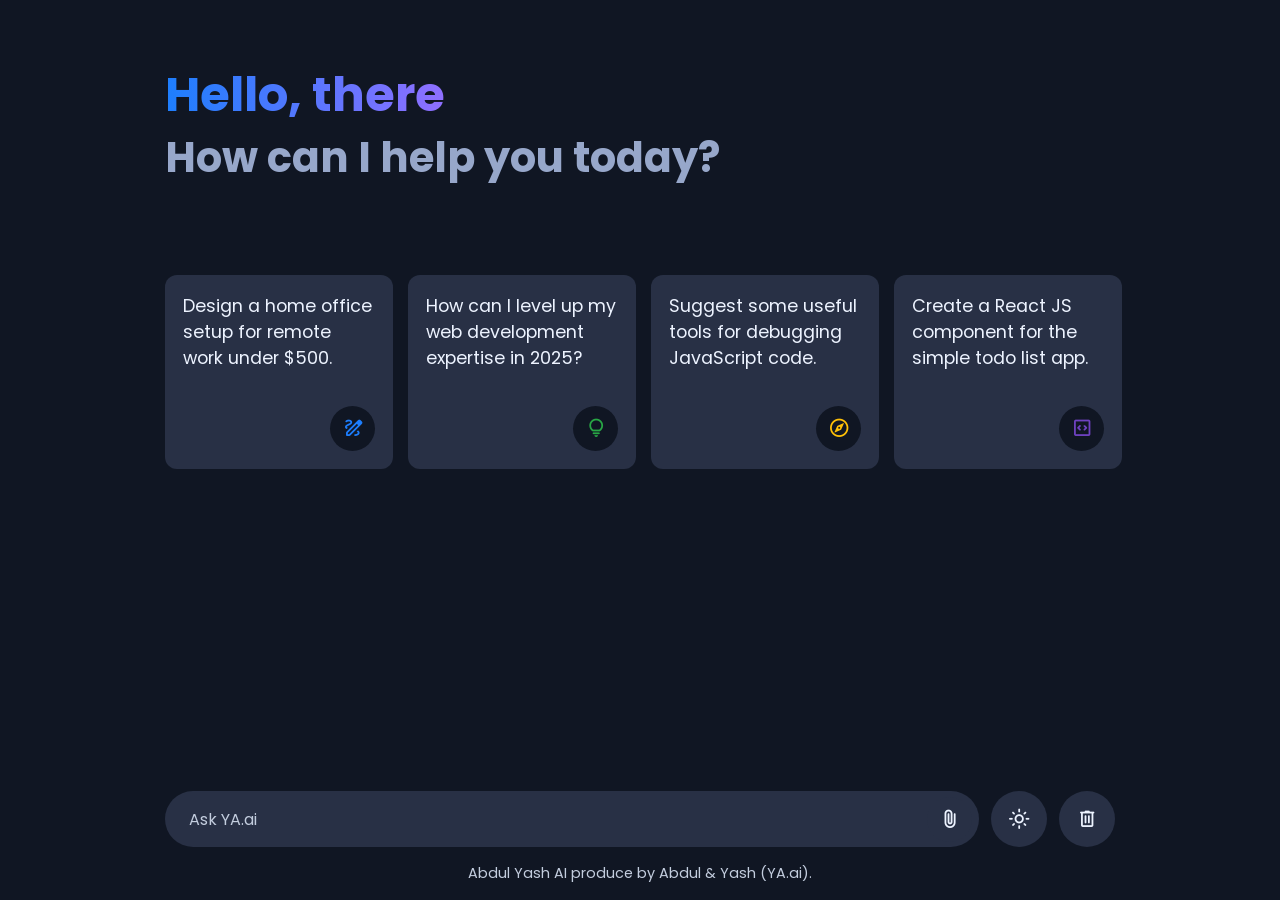
==== abdul&yash/index.html @ fc50e5da "Initial commit" ====
<!DOCTYPE html>
<html lang="en">
  <head>
    <meta charset="UTF-8" />
    <meta name="viewport" content="width=device-width, initial-scale=1.0" />
    <title>AbdulYash.ai</title>
    <!-- Linking Google Fonts For Icons -->
    <link rel="stylesheet" href="https://fonts.googleapis.com/css2?family=Material+Symbols+Rounded:opsz,wght,FILL,GRAD@32,400,0,0" />
    <link rel="stylesheet" href="styles.css" />
  </head>
  <body>
    <div class="container">
      <!-- App Header -->
      <header class="app-header">
        
        <h1 class="heading">Hello, there</h1>
        <h4 class="sub-heading">How can I help you today?</h4>
      </header>
      <!-- Suggestions List -->
      <ul class="suggestions">
        
        <li class="suggestions-item">
          <p class="text">Design a home office setup for remote work under $500.</p>
          <span class="icon material-symbols-rounded">draw</span>
        </li>
        <li class="suggestions-item">
          <p class="text">How can I level up my web development expertise in 2025?</p>
          <span class="icon material-symbols-rounded">lightbulb</span>
        </li>
        
        <li class="suggestions-item">
          <p class="text">Suggest some useful tools for debugging JavaScript code.</p>
          <span class="icon material-symbols-rounded">explore</span>
        </li>
        <li class="suggestions-item">
          <p class="text">Create a React JS component for the simple todo list app.</p>
          <span class="icon material-symbols-rounded">code_blocks</span>
        </li>
      </ul>
      <!-- Chats -->
      <div class="chats-container"></div>
      <!-- Prompt Input -->
      <div class="prompt-container">
        <div class="prompt-wrapper">
          <form action="#" class="prompt-form">
            <input type="text" placeholder="Ask YA.ai" class="prompt-input" required />
            <div class="prompt-actions">
              <!-- File Upload Wrapper -->
              <div class="file-upload-wrapper">
                <img src="#" class="file-preview" />
                <input id="file-input" type="file" accept="image/*, .pdf, .txt, .csv" hidden />
                <button type="button" class="file-icon material-symbols-rounded">description</button>
                <button id="cancel-file-btn" type="button" class="material-symbols-rounded">close</button>
                <button id="add-file-btn" type="button" class="material-symbols-rounded">attach_file</button>
              </div>
              <!-- Send Prompt and Stop Response Buttons -->
              <button id="stop-response-btn" type="button" class="material-symbols-rounded">stop_circle</button>
              <button id="send-prompt-btn" class="material-symbols-rounded">arrow_upward</button>
            </div>
          </form>
          <!-- Theme and Delete Chats Buttons -->
          <button id="theme-toggle-btn" class="material-symbols-rounded">light_mode</button>
          <button id="delete-chats-btn" class="material-symbols-rounded">delete</button>
        </div>
        <p class="disclaimer-text">Abdul Yash AI produce by Abdul & Yash (YA.ai).</p>
      </div>
    </div>
    <script src="script.js"></script>
  </body>
</html>
---- abdul&yash/styles.css ----
/* Import Google Font - Poppins */
@import url("https://fonts.googleapis.com/css2?family=Poppins:wght@400;500;600&display=swap");
* {
  margin: 0;
  padding: 0;
  box-sizing: border-box;
  font-family: "Poppins", sans-serif;
}
:root {
  /* Dark theme colors */
  --text-color: #edf3ff;
  --subheading-color: #97a7ca;
  --placeholder-color: #c3cdde;
  --primary-color: #101623;
  --secondary-color: #283045;
  --secondary-hover-color: #333e58;
  --scrollbar-color: #626a7f;
}
body.light-theme {
  /* Light theme colors */
  --text-color: #090c13;
  --subheading-color: #7b8cae;
  --placeholder-color: #606982;
  --primary-color: #f3f7ff;
  --secondary-color: #dce6f9;
  --secondary-hover-color: #d2ddf2;
  --scrollbar-color: #a2aac2;
}
body {
  color: var(--text-color);
  background: var(--primary-color);
}
.container {
  overflow-y: auto;
  padding: 32px 0 60px;
  height: calc(100vh - 127px);
  scrollbar-color: var(--scrollbar-color) transparent;
}
.container :where(.app-header, .suggestions, .message, .prompt-wrapper) {
  position: relative;
  margin: 0 auto;
  width: 100%;
  padding: 0 20px;
  max-width: 990px;
}
.container .app-header {
  margin-top: 3vh;
}

.app-header .heading {
  width: fit-content;
  font-size: 3rem;
  background: linear-gradient(to right, #1d7efd, #8f6fff);
  -webkit-background-clip: text;
  -webkit-text-fill-color: transparent;
}
.app-header .sub-heading {
  font-size: 2.6rem;
  margin-top: -5px;
  color: var(--subheading-color);
}
.container .suggestions {
  width: 100%;
  list-style: none;
  display: flex;
  gap: 15px;
  margin-top: 9.5vh;
  overflow-x: auto;
  scroll-snap-type: x mandatory;
  scrollbar-width: none;
}
body.chats-active .container :where(.app-header, .suggestions) {
  display: none;
}
.suggestions .suggestions-item {
  cursor: pointer;
  padding: 18px;
  width: 228px;
  flex-shrink: 0;
  display: flex;
  scroll-snap-align: center;
  flex-direction: column;
  align-items: flex-end;
  border-radius: 12px;
  justify-content: space-between;
  background: var(--secondary-color);
  transition: 0.3s ease;
}
.suggestions .suggestions-item:hover {
  background: var(--secondary-hover-color);
}
.suggestions .suggestions-item .text {
  font-size: 1.1rem;
}
.suggestions .suggestions-item .icon {
  width: 45px;
  height: 45px;
  display: flex;
  font-size: 1.4rem;
  margin-top: 35px;
  align-self: flex-end;
  align-items: center;
  border-radius: 50%;
  justify-content: center;
  color: #1d7efd;
  background: var(--primary-color);
}
.suggestions .suggestions-item:nth-child(2) .icon {
  color: #28a745;
}
.suggestions .suggestions-item:nth-child(3) .icon {
  color: #ffc107;
}
.suggestions .suggestions-item:nth-child(4) .icon {
  color: #6f42c1;
}
.container .chats-container {
  display: flex;
  gap: 20px;
  flex-direction: column;
}
.chats-container .message {
  display: flex;
  gap: 11px;
  align-items: center;
}
.chats-container .message .avatar {
  width: 43px;
  height: 43px;
  flex-shrink: 0;
  align-self: flex-start;
  border-radius: 50%;
  /* padding: 3px; */
  /* margin-right: -7px; */
  /* background: var(--secondary-color); */
  /* border: 1px solid var(--secondary-hover-color); */
}
.chats-container .message.loading .avatar {
  animation: rotate 2s linear infinite;
}
@keyframes rotate {
  100% {
    transform: rotate(360deg);
  }
}
.chats-container .message .message-text {
  padding: 3px 16px;
  word-wrap: break-word;
  white-space: pre-line;
}
.chats-container .bot-message {
  margin: 9px auto;
}
.chats-container .user-message {
  flex-direction: column;
  align-items: flex-end;
}
.chats-container .user-message .message-text {
  padding: 12px 16px;
  max-width: 75%;
  background: var(--secondary-color);
  border-radius: 13px 13px 3px 13px;
}
.chats-container .user-message .img-attachment {
  margin-top: -7px;
  width: 50%;
  border-radius: 13px 3px 13px 13px;
}
.chats-container .user-message .file-attachment {
  display: flex;
  gap: 6px;
  align-items: center;
  padding: 10px;
  margin-top: -7px;
  border-radius: 13px 3px 13px 13px;
  background: var(--secondary-color);
}
.chats-container .user-message .file-attachment span {
  color: #1d7efd;
}
.container .prompt-container {
  position: fixed;
  width: 100%;
  left: 0;
  bottom: 0;
  padding: 16px 0;
  background: var(--primary-color);
}
.prompt-container :where(.prompt-wrapper, .prompt-form, .prompt-actions) {
  display: flex;
  gap: 12px;
  height: 56px;
  align-items: center;
}
.prompt-container .prompt-form {
  height: 100%;
  width: 100%;
  border-radius: 130px;
  background: var(--secondary-color);
}
.prompt-form .prompt-input {
  width: 100%;
  height: 100%;
  background: none;
  outline: none;
  border: none;
  font-size: 1rem;
  color: var(--text-color);
  padding-left: 24px;
}
.prompt-form .prompt-input::placeholder {
  color: var(--placeholder-color);
}
.prompt-wrapper button {
  width: 56px;
  height: 100%;
  flex-shrink: 0;
  cursor: pointer;
  border-radius: 50%;
  font-size: 1.4rem;
  border: none;
  color: var(--text-color);
  background: var(--secondary-color);
  transition: 0.3s ease;
}
.prompt-wrapper :is(button:hover, #cancel-file-btn, .file-icon) {
  background: var(--secondary-hover-color);
}
.prompt-form .prompt-actions {
  gap: 5px;
  margin-right: 7px;
}
.prompt-wrapper .prompt-form :where(.file-upload-wrapper, button, img) {
  position: relative;
  height: 45px;
  width: 45px;
}
.prompt-form .prompt-actions #send-prompt-btn {
  color: #fff;
  display: none;
  background: #1d7efd;
}
.prompt-form .prompt-input:valid~.prompt-actions #send-prompt-btn {
  display: block;
}
.prompt-form #send-prompt-btn:hover {
  background: #0264e3;
}
.prompt-form .file-upload-wrapper :where(button, img) {
  display: none;
  border-radius: 50%;
  object-fit: cover;
  position: absolute;
}
.prompt-form .file-upload-wrapper.active #add-file-btn {
  display: none;
}
.prompt-form .file-upload-wrapper #add-file-btn,
.prompt-form .file-upload-wrapper.active.img-attached img,
.prompt-form .file-upload-wrapper.active.file-attached .file-icon,
.prompt-form .file-upload-wrapper.active:hover #cancel-file-btn {
  display: block;
}
.prompt-form :is(#stop-response-btn:hover, #cancel-file-btn) {
  color: #d62939;
}
.prompt-wrapper .prompt-form .file-icon {
  color: #1d7efd;
}
.prompt-form #stop-response-btn,
body.bot-responding .prompt-form .file-upload-wrapper {
  display: none;
}
body.bot-responding .prompt-form #stop-response-btn {
  display: block;
}
.prompt-container .disclaimer-text {
  font-size: 0.9rem;
  text-align: center;
  padding: 16px 20px 0;
  color: var(--placeholder-color);
}
/* Responsive media query code for small screens */
@media (max-width: 768px) {
  .container {
    padding: 20px 0 100px;
  }
  .app-header :is(.heading, .sub-heading) {
    font-size: 2rem;
    line-height: 1.4;
  }
  .app-header .sub-heading {
    font-size: 1.7rem;
  }
  .container .chats-container {
    gap: 15px;
  }
  .chats-container .bot-message {
    margin: 4px auto;
  }
  .prompt-container :where(.prompt-wrapper, .prompt-form, .prompt-actions) {
    gap: 8px;
    height: 53px;
  }
  .prompt-container button {
    width: 53px;
  }
  .prompt-form :is(.file-upload-wrapper, button, img) {
    height: 42px;
    width: 42px;
  }
  .prompt-form .prompt-input {
    padding-left: 20px;
  }
  .prompt-form .file-upload-wrapper.active #cancel-file-btn {
    opacity: 0;
  }
  .prompt-wrapper.hide-controls :where(#theme-toggle-btn, #delete-chats-btn) {
    display: none;
  }
}
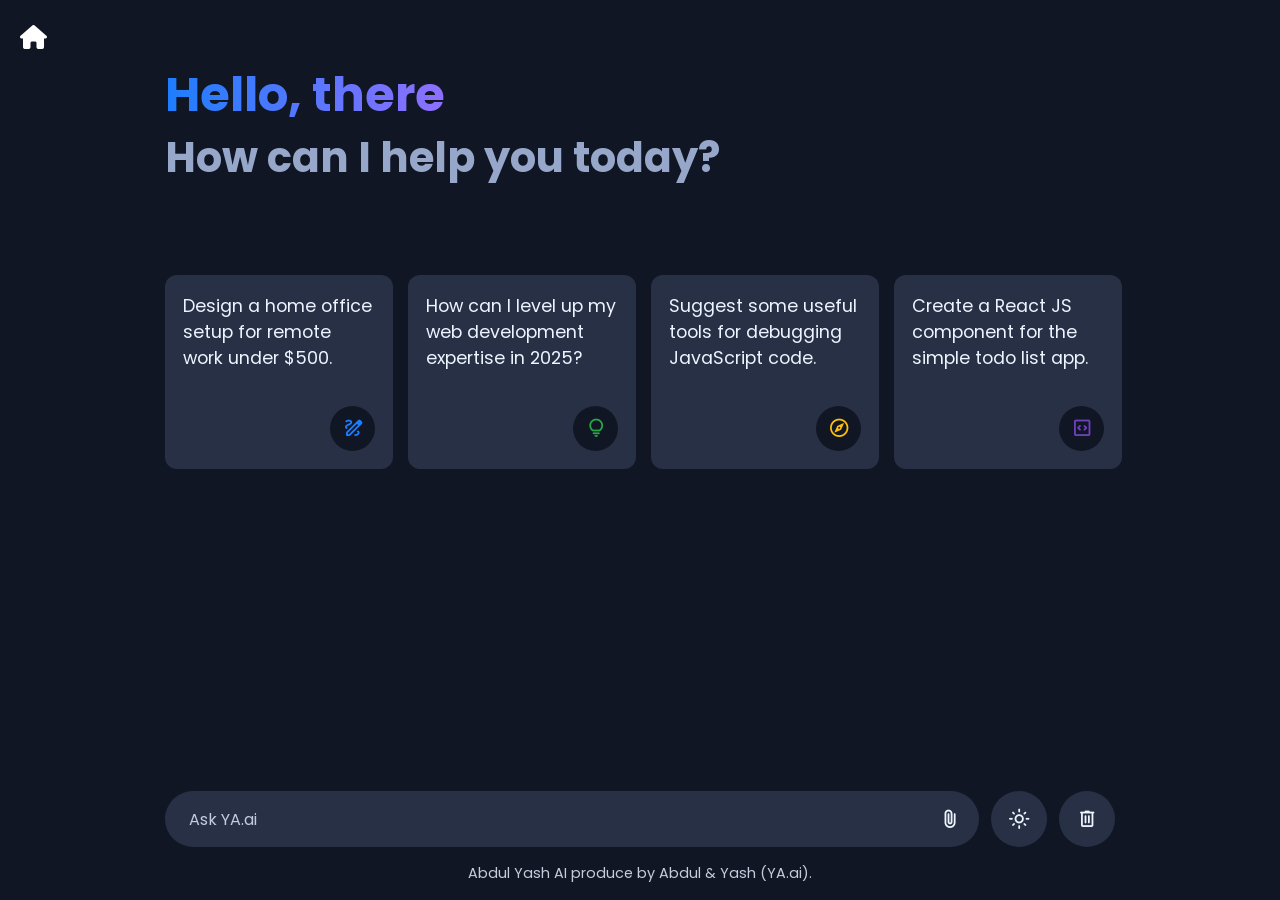
==== commit 7ebf971a: "feat: Add unified glassmorphism landing page" ====
--- a/abdul&yash/index.html
+++ b/abdul&yash/index.html
@@ -1,70 +1,79 @@
 <!DOCTYPE html>
 <html lang="en">
-  <head>
-    <meta charset="UTF-8" />
-    <meta name="viewport" content="width=device-width, initial-scale=1.0" />
-    <title>AbdulYash.ai</title>
-    <!-- Linking Google Fonts For Icons -->
-    <link rel="stylesheet" href="https://fonts.googleapis.com/css2?family=Material+Symbols+Rounded:opsz,wght,FILL,GRAD@32,400,0,0" />
-    <link rel="stylesheet" href="styles.css" />
-  </head>
-  <body>
-    <div class="container">
-      <!-- App Header -->
-      <header class="app-header">
-        
-        <h1 class="heading">Hello, there</h1>
-        <h4 class="sub-heading">How can I help you today?</h4>
-      </header>
-      <!-- Suggestions List -->
-      <ul class="suggestions">
-        
-        <li class="suggestions-item">
-          <p class="text">Design a home office setup for remote work under $500.</p>
-          <span class="icon material-symbols-rounded">draw</span>
-        </li>
-        <li class="suggestions-item">
-          <p class="text">How can I level up my web development expertise in 2025?</p>
-          <span class="icon material-symbols-rounded">lightbulb</span>
-        </li>
-        
-        <li class="suggestions-item">
-          <p class="text">Suggest some useful tools for debugging JavaScript code.</p>
-          <span class="icon material-symbols-rounded">explore</span>
-        </li>
-        <li class="suggestions-item">
-          <p class="text">Create a React JS component for the simple todo list app.</p>
-          <span class="icon material-symbols-rounded">code_blocks</span>
-        </li>
-      </ul>
-      <!-- Chats -->
-      <div class="chats-container"></div>
-      <!-- Prompt Input -->
-      <div class="prompt-container">
-        <div class="prompt-wrapper">
-          <form action="#" class="prompt-form">
-            <input type="text" placeholder="Ask YA.ai" class="prompt-input" required />
-            <div class="prompt-actions">
-              <!-- File Upload Wrapper -->
-              <div class="file-upload-wrapper">
-                <img src="#" class="file-preview" />
-                <input id="file-input" type="file" accept="image/*, .pdf, .txt, .csv" hidden />
-                <button type="button" class="file-icon material-symbols-rounded">description</button>
-                <button id="cancel-file-btn" type="button" class="material-symbols-rounded">close</button>
-                <button id="add-file-btn" type="button" class="material-symbols-rounded">attach_file</button>
-              </div>
-              <!-- Send Prompt and Stop Response Buttons -->
-              <button id="stop-response-btn" type="button" class="material-symbols-rounded">stop_circle</button>
-              <button id="send-prompt-btn" class="material-symbols-rounded">arrow_upward</button>
+
+<head>
+  <meta charset="UTF-8" />
+  <meta name="viewport" content="width=device-width, initial-scale=1.0" />
+  <title>AbdulYash.ai</title>
+  <!-- Linking Google Fonts For Icons -->
+  <link rel="stylesheet"
+    href="https://fonts.googleapis.com/css2?family=Material+Symbols+Rounded:opsz,wght,FILL,GRAD@32,400,0,0" />
+  <link rel="stylesheet" href="styles.css" />
+  <script src="../javascript/config.js"></script>
+  <link rel="stylesheet" href="https://cdnjs.cloudflare.com/ajax/libs/font-awesome/6.4.0/css/all.min.css">
+</head>
+
+<body>
+  <a href="../index.html"
+    style="position:absolute; top:20px; left:20px; color:white; font-size:1.5rem; text-decoration:none; z-index:1000;"><i
+      class="fa-solid fa-house"></i></a>
+  <div class="container">
+    <!-- App Header -->
+    <header class="app-header">
+
+      <h1 class="heading">Hello, there</h1>
+      <h4 class="sub-heading">How can I help you today?</h4>
+    </header>
+    <!-- Suggestions List -->
+    <ul class="suggestions">
+
+      <li class="suggestions-item">
+        <p class="text">Design a home office setup for remote work under $500.</p>
+        <span class="icon material-symbols-rounded">draw</span>
+      </li>
+      <li class="suggestions-item">
+        <p class="text">How can I level up my web development expertise in 2025?</p>
+        <span class="icon material-symbols-rounded">lightbulb</span>
+      </li>
+
+      <li class="suggestions-item">
+        <p class="text">Suggest some useful tools for debugging JavaScript code.</p>
+        <span class="icon material-symbols-rounded">explore</span>
+      </li>
+      <li class="suggestions-item">
+        <p class="text">Create a React JS component for the simple todo list app.</p>
+        <span class="icon material-symbols-rounded">code_blocks</span>
+      </li>
+    </ul>
+    <!-- Chats -->
+    <div class="chats-container"></div>
+    <!-- Prompt Input -->
+    <div class="prompt-container">
+      <div class="prompt-wrapper">
+        <form action="#" class="prompt-form">
+          <input type="text" placeholder="Ask YA.ai" class="prompt-input" required />
+          <div class="prompt-actions">
+            <!-- File Upload Wrapper -->
+            <div class="file-upload-wrapper">
+              <img src="#" class="file-preview" />
+              <input id="file-input" type="file" accept="image/*, .pdf, .txt, .csv" hidden />
+              <button type="button" class="file-icon material-symbols-rounded">description</button>
+              <button id="cancel-file-btn" type="button" class="material-symbols-rounded">close</button>
+              <button id="add-file-btn" type="button" class="material-symbols-rounded">attach_file</button>
             </div>
-          </form>
-          <!-- Theme and Delete Chats Buttons -->
-          <button id="theme-toggle-btn" class="material-symbols-rounded">light_mode</button>
-          <button id="delete-chats-btn" class="material-symbols-rounded">delete</button>
-        </div>
-        <p class="disclaimer-text">Abdul Yash AI produce by Abdul & Yash (YA.ai).</p>
+            <!-- Send Prompt and Stop Response Buttons -->
+            <button id="stop-response-btn" type="button" class="material-symbols-rounded">stop_circle</button>
+            <button id="send-prompt-btn" class="material-symbols-rounded">arrow_upward</button>
+          </div>
+        </form>
+        <!-- Theme and Delete Chats Buttons -->
+        <button id="theme-toggle-btn" class="material-symbols-rounded">light_mode</button>
+        <button id="delete-chats-btn" class="material-symbols-rounded">delete</button>
       </div>
+      <p class="disclaimer-text">Abdul Yash AI produce by Abdul & Yash (YA.ai).</p>
     </div>
-    <script src="script.js"></script>
-  </body>
+  </div>
+  <script src="script.js"></script>
+</body>
+
 </html>
--- a/abdul&yash/styles.css
+++ b/abdul&yash/styles.css
@@ -1,11 +1,13 @@
 /* Import Google Font - Poppins */
 @import url("https://fonts.googleapis.com/css2?family=Poppins:wght@400;500;600&display=swap");
+
 * {
   margin: 0;
   padding: 0;
   box-sizing: border-box;
   font-family: "Poppins", sans-serif;
 }
+
 :root {
   /* Dark theme colors */
   --text-color: #edf3ff;
@@ -16,6 +18,7 @@
   --secondary-hover-color: #333e58;
   --scrollbar-color: #626a7f;
 }
+
 body.light-theme {
   /* Light theme colors */
   --text-color: #090c13;
@@ -26,16 +29,19 @@
   --secondary-hover-color: #d2ddf2;
   --scrollbar-color: #a2aac2;
 }
+
 body {
   color: var(--text-color);
   background: var(--primary-color);
 }
+
 .container {
   overflow-y: auto;
   padding: 32px 0 60px;
   height: calc(100vh - 127px);
   scrollbar-color: var(--scrollbar-color) transparent;
 }
+
 .container :where(.app-header, .suggestions, .message, .prompt-wrapper) {
   position: relative;
   margin: 0 auto;
@@ -43,6 +49,7 @@
   padding: 0 20px;
   max-width: 990px;
 }
+
 .container .app-header {
   margin-top: 3vh;
 }
@@ -54,11 +61,13 @@
   -webkit-background-clip: text;
   -webkit-text-fill-color: transparent;
 }
+
 .app-header .sub-heading {
   font-size: 2.6rem;
   margin-top: -5px;
   color: var(--subheading-color);
 }
+
 .container .suggestions {
   width: 100%;
   list-style: none;
@@ -69,9 +78,11 @@
   scroll-snap-type: x mandatory;
   scrollbar-width: none;
 }
+
 body.chats-active .container :where(.app-header, .suggestions) {
   display: none;
 }
+
 .suggestions .suggestions-item {
   cursor: pointer;
   padding: 18px;
@@ -86,12 +97,15 @@
   background: var(--secondary-color);
   transition: 0.3s ease;
 }
+
 .suggestions .suggestions-item:hover {
   background: var(--secondary-hover-color);
 }
+
 .suggestions .suggestions-item .text {
   font-size: 1.1rem;
 }
+
 .suggestions .suggestions-item .icon {
   width: 45px;
   height: 45px;
@@ -105,25 +119,31 @@
   color: #1d7efd;
   background: var(--primary-color);
 }
+
 .suggestions .suggestions-item:nth-child(2) .icon {
   color: #28a745;
 }
+
 .suggestions .suggestions-item:nth-child(3) .icon {
   color: #ffc107;
 }
+
 .suggestions .suggestions-item:nth-child(4) .icon {
   color: #6f42c1;
 }
+
 .container .chats-container {
   display: flex;
   gap: 20px;
   flex-direction: column;
 }
+
 .chats-container .message {
   display: flex;
   gap: 11px;
   align-items: center;
 }
+
 .chats-container .message .avatar {
   width: 43px;
   height: 43px;
@@ -135,37 +155,45 @@
   /* background: var(--secondary-color); */
   /* border: 1px solid var(--secondary-hover-color); */
 }
+
 .chats-container .message.loading .avatar {
   animation: rotate 2s linear infinite;
 }
+
 @keyframes rotate {
   100% {
     transform: rotate(360deg);
   }
 }
+
 .chats-container .message .message-text {
   padding: 3px 16px;
   word-wrap: break-word;
   white-space: pre-line;
 }
+
 .chats-container .bot-message {
   margin: 9px auto;
 }
+
 .chats-container .user-message {
   flex-direction: column;
   align-items: flex-end;
 }
+
 .chats-container .user-message .message-text {
   padding: 12px 16px;
   max-width: 75%;
   background: var(--secondary-color);
   border-radius: 13px 13px 3px 13px;
 }
+
 .chats-container .user-message .img-attachment {
   margin-top: -7px;
   width: 50%;
   border-radius: 13px 3px 13px 13px;
 }
+
 .chats-container .user-message .file-attachment {
   display: flex;
   gap: 6px;
@@ -175,9 +203,11 @@
   border-radius: 13px 3px 13px 13px;
   background: var(--secondary-color);
 }
+
 .chats-container .user-message .file-attachment span {
   color: #1d7efd;
 }
+
 .container .prompt-container {
   position: fixed;
   width: 100%;
@@ -186,18 +216,21 @@
   padding: 16px 0;
   background: var(--primary-color);
 }
+
 .prompt-container :where(.prompt-wrapper, .prompt-form, .prompt-actions) {
   display: flex;
   gap: 12px;
   height: 56px;
   align-items: center;
 }
+
 .prompt-container .prompt-form {
   height: 100%;
   width: 100%;
   border-radius: 130px;
   background: var(--secondary-color);
 }
+
 .prompt-form .prompt-input {
   width: 100%;
   height: 100%;
@@ -208,9 +241,11 @@
   color: var(--text-color);
   padding-left: 24px;
 }
+
 .prompt-form .prompt-input::placeholder {
   color: var(--placeholder-color);
 }
+
 .prompt-wrapper button {
   width: 56px;
   height: 100%;
@@ -223,99 +258,140 @@
   background: var(--secondary-color);
   transition: 0.3s ease;
 }
+
 .prompt-wrapper :is(button:hover, #cancel-file-btn, .file-icon) {
   background: var(--secondary-hover-color);
 }
+
 .prompt-form .prompt-actions {
   gap: 5px;
   margin-right: 7px;
 }
+
 .prompt-wrapper .prompt-form :where(.file-upload-wrapper, button, img) {
   position: relative;
   height: 45px;
   width: 45px;
 }
+
 .prompt-form .prompt-actions #send-prompt-btn {
   color: #fff;
   display: none;
   background: #1d7efd;
 }
+
 .prompt-form .prompt-input:valid~.prompt-actions #send-prompt-btn {
   display: block;
 }
+
 .prompt-form #send-prompt-btn:hover {
   background: #0264e3;
 }
+
 .prompt-form .file-upload-wrapper :where(button, img) {
   display: none;
   border-radius: 50%;
   object-fit: cover;
   position: absolute;
 }
+
 .prompt-form .file-upload-wrapper.active #add-file-btn {
   display: none;
 }
+
 .prompt-form .file-upload-wrapper #add-file-btn,
 .prompt-form .file-upload-wrapper.active.img-attached img,
 .prompt-form .file-upload-wrapper.active.file-attached .file-icon,
 .prompt-form .file-upload-wrapper.active:hover #cancel-file-btn {
   display: block;
 }
+
 .prompt-form :is(#stop-response-btn:hover, #cancel-file-btn) {
   color: #d62939;
 }
+
 .prompt-wrapper .prompt-form .file-icon {
   color: #1d7efd;
 }
+
 .prompt-form #stop-response-btn,
 body.bot-responding .prompt-form .file-upload-wrapper {
   display: none;
 }
+
 body.bot-responding .prompt-form #stop-response-btn {
   display: block;
 }
+
 .prompt-container .disclaimer-text {
   font-size: 0.9rem;
   text-align: center;
   padding: 16px 20px 0;
   color: var(--placeholder-color);
 }
+
 /* Responsive media query code for small screens */
 @media (max-width: 768px) {
   .container {
     padding: 20px 0 100px;
   }
+
   .app-header :is(.heading, .sub-heading) {
     font-size: 2rem;
     line-height: 1.4;
   }
+
   .app-header .sub-heading {
     font-size: 1.7rem;
   }
+
   .container .chats-container {
     gap: 15px;
   }
+
   .chats-container .bot-message {
     margin: 4px auto;
   }
+
   .prompt-container :where(.prompt-wrapper, .prompt-form, .prompt-actions) {
     gap: 8px;
     height: 53px;
   }
+
   .prompt-container button {
     width: 53px;
   }
+
   .prompt-form :is(.file-upload-wrapper, button, img) {
     height: 42px;
     width: 42px;
   }
+
   .prompt-form .prompt-input {
     padding-left: 20px;
   }
+
   .prompt-form .file-upload-wrapper.active #cancel-file-btn {
     opacity: 0;
   }
+
   .prompt-wrapper.hide-controls :where(#theme-toggle-btn, #delete-chats-btn) {
     display: none;
   }
 }
+
+/* Extra small devices (phones, 400px and down) */
+@media (max-width: 400px) {
+  .app-header .heading {
+    font-size: 1.6rem;
+  }
+
+  .app-header .sub-heading {
+    font-size: 1.3rem;
+  }
+
+  .prompt-form .prompt-input {
+    font-size: 0.9rem;
+    padding-left: 15px;
+  }
+}
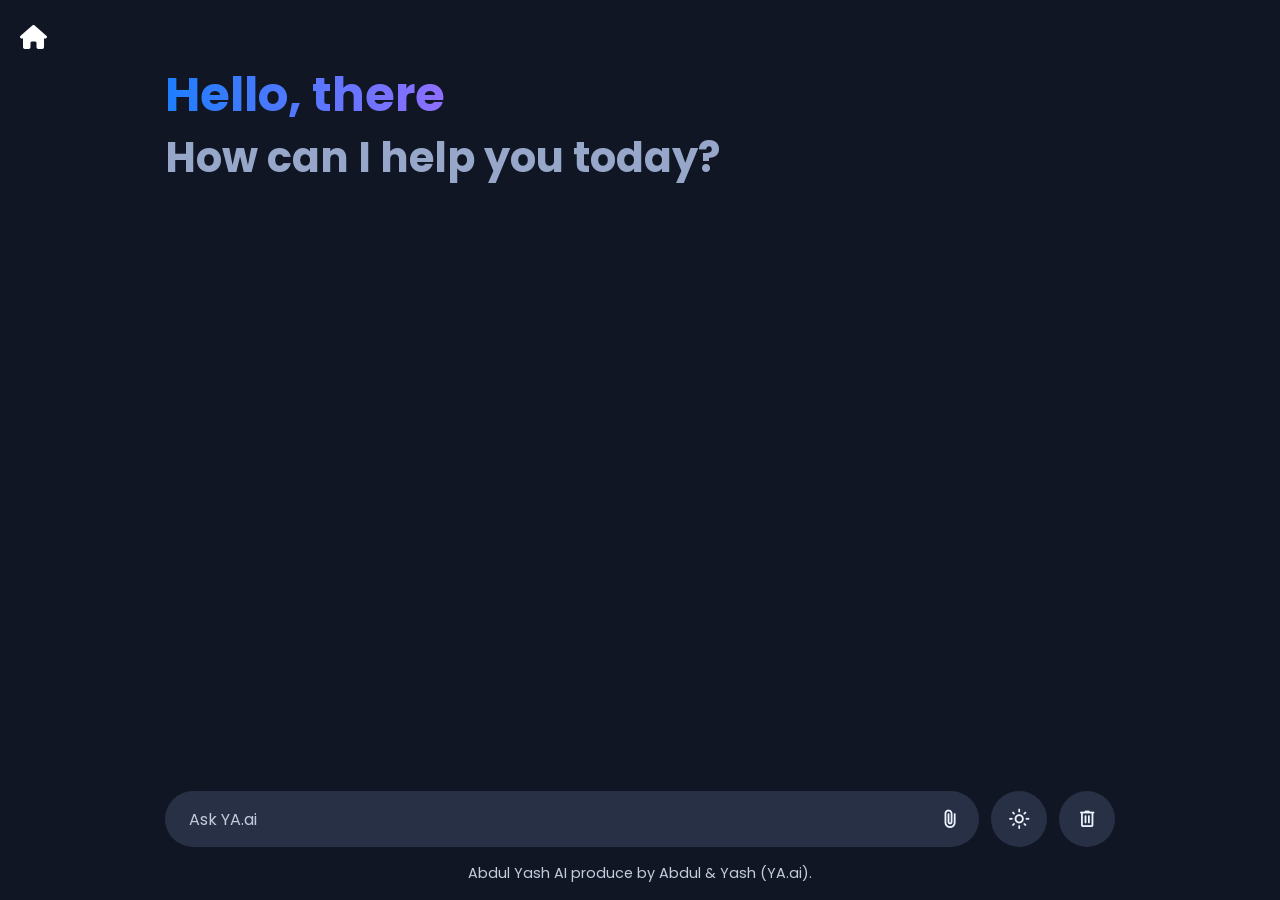
==== commit a6a3af7d: "style: Clean up chatbot UI by removing suggestions" ====
--- a/abdul&yash/index.html
+++ b/abdul&yash/index.html
@@ -24,27 +24,6 @@
       <h1 class="heading">Hello, there</h1>
       <h4 class="sub-heading">How can I help you today?</h4>
     </header>
-    <!-- Suggestions List -->
-    <ul class="suggestions">
-
-      <li class="suggestions-item">
-        <p class="text">Design a home office setup for remote work under $500.</p>
-        <span class="icon material-symbols-rounded">draw</span>
-      </li>
-      <li class="suggestions-item">
-        <p class="text">How can I level up my web development expertise in 2025?</p>
-        <span class="icon material-symbols-rounded">lightbulb</span>
-      </li>
-
-      <li class="suggestions-item">
-        <p class="text">Suggest some useful tools for debugging JavaScript code.</p>
-        <span class="icon material-symbols-rounded">explore</span>
-      </li>
-      <li class="suggestions-item">
-        <p class="text">Create a React JS component for the simple todo list app.</p>
-        <span class="icon material-symbols-rounded">code_blocks</span>
-      </li>
-    </ul>
     <!-- Chats -->
     <div class="chats-container"></div>
     <!-- Prompt Input -->
